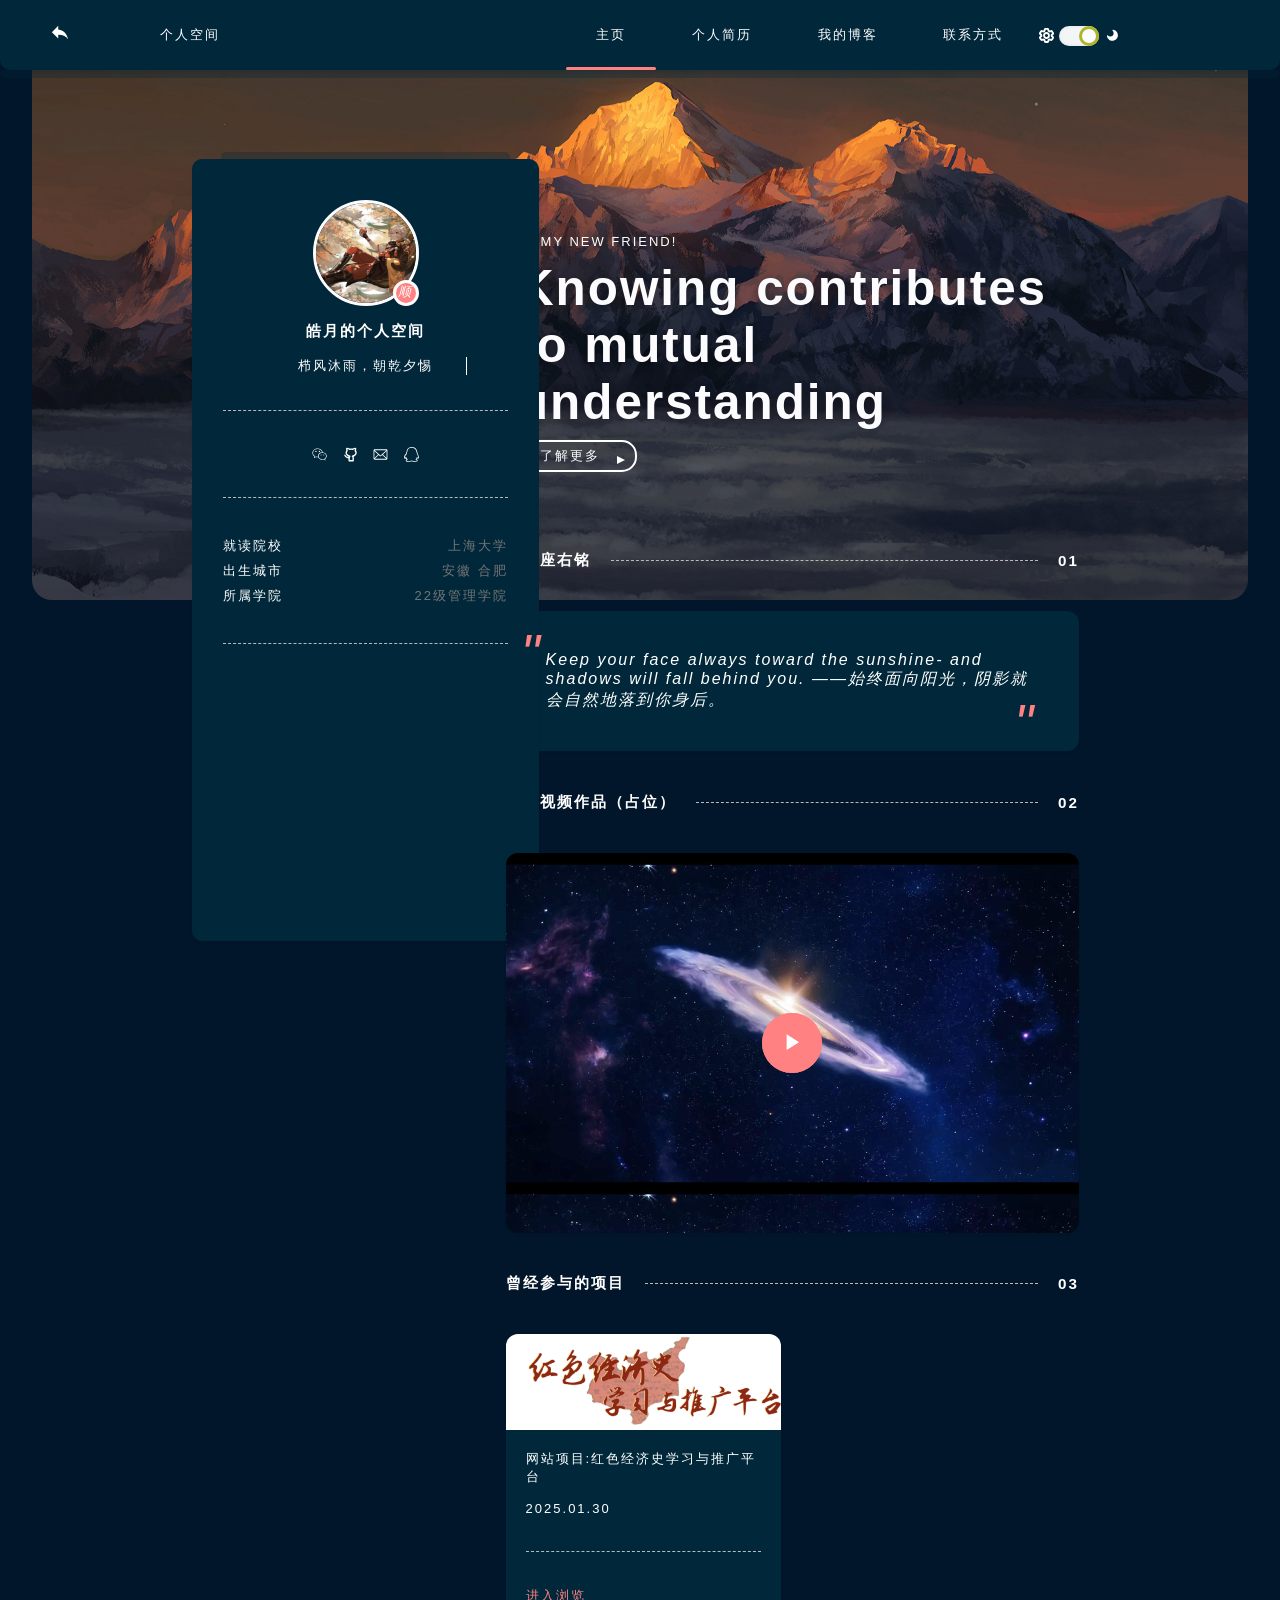
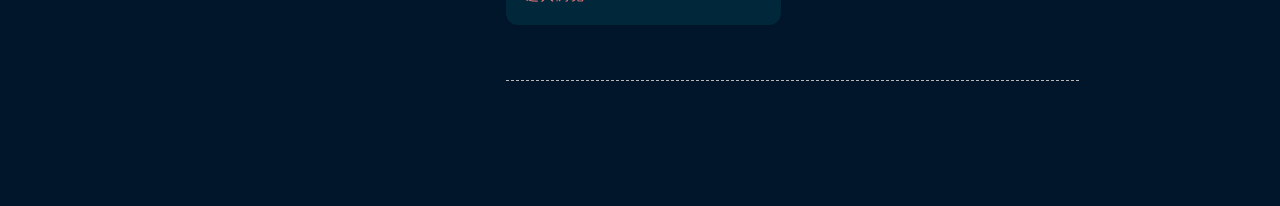
==== index.html @ 2b8bfb56 "," ====
<!DOCTYPE html>
<html lang="en">

<head>
  <meta charset="UTF-8">
  <meta http-equiv="X-UA-Compatible" content="IE=edge">
  <meta name="viewport" content="width=device-width, initial-scale=1.0">
  <title>个人网站</title>
  <link rel="stylesheet" href="./css/base.css">
  <script src="./js/jq.js"></script>
  <link rel="stylesheet" href="./css/index1.css">

</head>

<body>




  <canvas class="canvas-wrap" id="triangle-lost-in-space" resize="true"></canvas>

  <!-- loadding -->
  <div class="lodding-wrap">
    <div class="loadding-div"></div>
  </div>

  <!-- 主要页面 -->
  <div class="box">

    <!-- 顶部栏 -->
    <div class="header borderafter">
      <!-- 返回按钮 -->
      <a style="position: absolute;left:50px;" href="javascript:history.back()">
        <svg t="1649246285004" class="icon" viewBox="0 0 1024 1024" version="1.1" xmlns="http://www.w3.org/2000/svg"
          p-id="3737" width="20" height="20">
          <path
            d="M98 468.9l322.8-322.8v184.4C743.6 376.7 881.9 607.3 928 837.8 812.7 676.4 651.3 602.6 420.8 602.6v189.1L98 468.9z"
            p-id="3738" fill="#254665"></path>
        </svg>
      </a>


      <div class="col">
        <span>个人空间</span>
        <!-- 右边操作栏 -->

        <div class="header-right">
          <!-- 按钮 -->
          <div class="min_menu-wrap" id="minmenu">
            <span class="min_menu"></span>
          </div>
          <!-- 列表 -->
          <div class="menu_list">
            <!-- 栏目 -->
            <ul class="header-nav">
              <li class="active"><a href="./index.html">主页</a></li>
              <li><a href="./resume.html">个人简历</a></li>
              <li><a href="./blog.html">我的博客</a></li>
              <li><a href="./contact.html">联系方式</a></li>
            </ul>
            <!-- 开关灯 -->
            <span class="kaig-bottm">
              <svg t="1649159647627" class="icon" viewBox="0 0 1024 1024" version="1.1"
                xmlns="http://www.w3.org/2000/svg" p-id="2250" width="15" height="15">
                <path
                  d="M1008.535135 710.670332l-70.446388 116.386904a112.099975 112.099975 0 0 1-140.572857 43.829042l-69.422645-17.083729c-5.502624 3.1992-11.133217 6.3984-16.763809 9.341665l-18.299425 62.896276C687.335435 981.514621 639.4754 1023.744064 582.657604 1023.744064H441.764828c-56.817796 0-104.677831-42.293427-110.308423-97.703574l-18.299425-62.896276a422.166458 422.166458 0 0 1-16.827793-9.341665l-69.614597 17.083729a112.163959 112.163959 0 0 1-140.508873-43.893026L15.631361 710.542364a107.493127 107.493127 0 0 1 32.43989-144.731817L96.251206 518.910272a410.649338 410.649338 0 0 1 0-14.204448l-48.179955-46.836291a107.365159 107.365159 0 0 1-32.375906-144.731817l70.190452-116.450888a112.099975 112.099975 0 0 1 140.572857-43.893026l69.550612 17.083729c5.566608-3.1992 11.133217-6.3984 16.827794-9.341665l18.299425-62.896276C336.831061 42.229443 384.691096 0 441.508892 0H582.529636c56.817796 0 104.677831 42.293427 110.372407 97.63959l18.235441 62.704324c5.75856 3.007248 11.325169 6.142464 16.827793 9.341665l69.678581-17.083729a112.163959 112.163959 0 0 1 140.508873 43.893026l70.446388 116.514872a107.493127 107.493127 0 0 1-32.375906 144.731817l-48.179955 46.772307a414.616346 414.616346 0 0 1 0 14.204448l48.243939 46.836291c47.092227 31.928018 62.192452 94.952262 32.247938 145.115721z m-213.066733-142.23644l3.391152-31.032242a246.210447 246.210447 0 0 0 0-51.699076l-3.263184-30.904274 93.992502-91.305173-53.554612-88.553862-131.615096 32.311922-23.546113-16.059985a294.134466 294.134466 0 0 0-48.627844-26.809297l-27.513121-11.901025L568.453156 127.968008H455.649356L419.370426 252.736816l-27.705074 11.965009c-16.635841 7.166208-32.951762 16.187953-48.499875 26.745313l-23.610097 15.996001-131.487128-32.247938-53.36266 88.489878 94.056486 91.433141-3.263184 30.968258a247.874031 247.874031 0 0 0 0 51.699076l3.1992 30.904274-93.928518 91.369157 53.554612 88.489878 131.551112-32.311922 23.610097 16.059985c15.292177 10.429393 31.544114 19.451137 48.563859 26.809297l27.577106 11.965009L455.905292 895.776056h112.611848l36.342914-124.768808 27.64109-11.965009c16.699825-7.166208 32.951762-16.187953 48.563859-26.745313l23.546113-15.996001 131.423144 32.247938 53.68258-88.745814-94.184454-91.369157zM512.147232 615.846038c57.329668 0 103.846038-46.516371 103.974006-103.974006 0-57.329668-46.644339-103.974006-103.974006-103.974007S408.173225 454.542364 408.173225 511.872032 454.817564 615.846038 512.147232 615.846038z m0 127.968008c-127.968008 0-231.942014-103.910022-231.942015-231.942014 0-127.968008 103.910022-231.942014 231.942015-231.942015 127.968008 0 231.942014 103.910022 231.942014 232.133967A232.133967 232.133967 0 0 1 512.147232 743.814046z"
                  p-id="2251"></path>
              </svg>
              <!-- 开关按钮 -->
              <span class="my-radio active" id="myRadio">
                <i></i>
              </span>
              <svg t="1649159678284" class="icon" viewBox="0 0 1024 1024" version="1.1"
                xmlns="http://www.w3.org/2000/svg" p-id="3376" width="15" height="15">
                <path
                  d="M505.4 878.6c-196.7 0-358-150.9-374.9-343.1 1-18.6 16.1-33.4 34.9-33.4 10.8 0 20.5 4.8 26.9 12.4 0.2 0.3 0.5 0.1 0.5-0.7 41.6 44.2 100.5 71.9 166.1 71.9 127.1 0 230.1-103 230.1-230.1 0-66.1-28-125.1-72.6-166.8 0.1-0.1 0.5-0.1 0.3-0.3-7-6.5-11.4-15.7-11.4-26.1 0-19 14.9-34.1 33.7-35.3 192.1 17.1 342.9 178.3 342.9 375 0 208-168.5 376.5-376.5 376.5z"
                  p-id="3377"></path>
              </svg>
            </span>
          </div>
        </div>
      </div>
    </div>

    <!-- 顶部导航 -->
    <div class="navigation">
      <div class="nav-titleBox co zz">
        <!-- 占位符 -->
        <div class="co-left"></div>

        <!-- 标题 -->
        <div class="co-right ">
          <span class="titleBox-tag">HI MY NEW FRIEND!</span>
          <h1>
            Knowing contributes to mutual understanding
          </h1>
          <a class="buttom navbtn" href="#next-one">了解更多
          </a>
        </div>
      </div>
    </div>




    <!-- 主要内容 -->
    <div class="container content zz">

      <!-- 占位符 -->
      <div class="co-left">
        <!-- 简历吸盘 -->
        <div class="me-card carbox borderbefore" id="mycard">
          <div class="mecar-title">
            <div class="me-image">
              <span class="status">
                <i>顺其自然</i>
              </span>
              <img src="./img/toux.jpg" alt="">
            </div>
            <h3>皓月的个人空间</h3>
            <p class="me-hover">
              <span>栉风沐雨，朝乾夕惕</span>
            </p>
          </div>
          <div class="borderbotm"></div>
          <div class="lianxi-list">
            <a title="wx:wxid_dc3krlkvgn2522">
              <svg t="1649145899448" class="icon" viewBox="0 0 1024 1024" version="1.1"
                xmlns="http://www.w3.org/2000/svg" p-id="14861" width="15" height="15">
                <path
                  d="M506.942 345.921c25.259 0 42.134-16.916 42.134-42.107 0-25.477-16.848-41.956-42.134-41.956-25.299 0-50.668 16.48-50.668 41.956 0.028 25.204 25.409 42.107 50.668 42.107l0 0zM506.942 345.921zM271.257 261.857c-25.259 0-50.79 16.48-50.79 41.956 0 25.19 25.532 42.107 50.79 42.107 25.163 0 42.012-16.916 42.012-42.107-0.014-25.477-16.834-41.956-42.012-41.956l0 0zM271.257 261.857zM1010.654 615.492c0-133.202-123.563-246.702-275.237-258.512 0.205-1.652 0.301-3.373-0.068-5.092-30.406-141.79-182.886-248.695-354.7-248.695-194.15 0-352.119 135.387-352.119 301.793 0 89.279 45.574 169.725 131.946 233.158l-30.106 90.508c-1.939 5.885-0.177 12.37 4.506 16.452 2.853 2.458 6.445 3.741 10.076 3.741 2.335 0 4.697-0.546 6.867-1.625l113.036-56.565 13.926 2.827c34.802 7.154 64.853 13.353 101.868 13.353 10.895 0 40.878-3.987 43.404-7.182 40.755 101.99 153.094 175.61 285.273 175.61 33.86 0 68.13-8.164 98.891-15.866l87.136 47.636c2.307 1.257 4.847 1.911 7.359 1.911 3.441 0 6.881-1.161 9.639-3.413 4.847-3.932 6.841-10.404 5.038-16.33l-22.255-74.001c74.602-58.955 115.521-129.488 115.521-199.708l0 0zM409.798 665.75c-9.626 0.833-19.388 1.243-29.082 1.243-32.686 0-60.334-5.652-92.31-12.26l-18.582-3.755c-3.195-0.683-6.567-0.245-9.503 1.269l-81.687 40.892 21.231-63.775c2.076-6.24-0.205-13.053-5.57-16.821-82.07-57.207-123.659-126.894-123.659-207.093 0-144.179 139.087-261.516 310.067-261.516 151.142 0 284.959 91.955 312.579 214.261-158.475 2.076-286.706 113.487-286.706 250.32 0 19.893 3.018 39.171 8.11 57.767-1.542-0.382-3.168-0.683-4.887-0.532l0 0zM860.371 788.699c-4.875 3.673-6.935 10.007-5.188 15.852l13.804 45.903-56.647-30.993c-2.157-1.188-4.588-1.803-7.004-1.803-1.188 0-2.389 0.15-3.564 0.464-30.379 7.674-61.822 15.593-92.433 15.593-142.186 0-257.857-97.717-257.857-217.811 0-120.095 115.658-217.771 257.857-217.771 139.469 0 257.325 99.724 257.325 217.771 0 59.87-37.738 121.255-106.291 172.797l0 0zM868.181 797.178zM616.454 506.006c-16.848 0-33.696 16.971-33.696 33.792 0 16.944 16.848 33.669 33.696 33.669 25.313 0 42.038-16.725 42.038-33.669 0-16.848-16.725-33.792-42.038-33.792l0 0zM616.454 506.006zM801.58 506.006c-16.603 0-33.451 16.971-33.451 33.792 0 16.944 16.848 33.669 33.451 33.669 25.231 0 42.257-16.725 42.257-33.669 0-16.848-16.998-33.792-42.257-33.792l0 0zM801.58 506.006z"
                  p-id="14862"></path>
              </svg>
            </a>
            <a title="github:whytherio" href="https://whytherio.github.io/">
              <svg t="1649145950732" class="icon" viewBox="0 0 1024 1024" version="1.1"
                xmlns="http://www.w3.org/2000/svg" p-id="16367" width="15" height="15">
                <path
                  d="M695.765333 981.333333h-276.053333c-26.794667 0-47.317333-21.077333-47.317333-48.64V739.84c0-29.184 6.314667-56.746667 17.365333-81.066667-129.365333-48.64-214.528-150.784-214.528-264.277333 0-53.504 17.365333-103.765333 50.474667-147.498667-12.629333-42.154667-15.786667-95.658667-12.629334-157.269333C216.234667 62.122667 236.8 42.666667 261.973333 42.666667c14.208 0 134.101333 1.621333 203.52 64.853333a504.448 504.448 0 0 1 184.533334 0C717.866667 44.288 837.717333 42.666667 853.504 42.666667c25.216 0 45.738667 19.456 47.317333 45.397333 4.693333 61.610667 0 115.114667-12.629333 157.269333C921.301333 290.688 938.666667 340.906667 938.666667 392.832c0 113.493333-85.162667 215.637333-214.528 264.277333a207.786667 207.786667 0 0 1 17.365333 81.066667v192.896c1.578667 27.562667-20.48 50.261333-45.738667 50.261333z m-228.693333-97.28h181.333333V739.84c0-27.562667-12.586667-53.504-33.109333-71.338667-14.165333-11.349333-20.48-30.805333-15.786667-50.261333 4.778667-17.834667 18.944-32.426667 36.309334-35.669333 123.050667-24.32 208.213333-102.144 208.213333-189.696 0-47.018667-25.258667-82.688-45.738667-105.386667-14.208-14.549333-17.365333-35.626667-7.893333-55.082667 6.314667-12.970667 15.786667-40.533333 15.786667-89.173333-39.466667 6.485333-85.205333 19.456-102.528 45.397333-11.093333 16.213333-31.573333 24.32-50.474667 19.456a393.045333 393.045333 0 0 0-194.005333 0c-18.944 4.864-37.888-3.242667-50.474667-19.456-17.365333-25.941333-63.146667-38.912-102.528-45.397333 1.578667 48.64 9.429333 76.202667 15.786667 89.173333 7.850667 17.834667 4.693333 40.533333-7.936 55.082667-20.48 22.698667-45.738667 58.368-45.738667 105.386667 0 87.552 85.205333 163.754667 208.213333 189.696 17.365333 3.242667 31.573333 17.834667 36.266667 35.669333 4.736 17.834667-1.578667 37.290667-15.786667 50.261333a95.104 95.104 0 0 0-33.109333 71.296v144.298667h3.157333z"
                  fill="#172B4D" p-id="16368"></path>
                <path
                  d="M403.968 788.394667c-212.949333 0-309.162667-194.56-313.898667-202.666667-11.050667-24.32-1.578667-53.461333 20.48-64.810667 23.68-11.349333 52.053333-1.621333 63.146667 21.077334 3.114667 6.485333 80.426667 157.269333 241.28 149.162666 26.837333-1.621333 48.896 19.456 48.896 46.976 1.578667 27.562667-18.901333 50.261333-45.738667 50.261334h-14.165333z"
                  fill="#172B4D" p-id="16369"></path>
              </svg>
            </a>
            <a title="email:1220870208@qq.com" href="Mailto:1220870208@qq.com?Subject=邮箱标题&amp;Body=邮箱内容！">
              <svg t="1649145973361" class="icon" viewBox="0 0 1024 1024" version="1.1"
                xmlns="http://www.w3.org/2000/svg" p-id="17271" width="15" height="15">
                <path
                  d="M983.899806 785.385782V224.886223h0.180631l-0.180631-4.696419c-0.180632-5.238314-0.722526-10.476627-1.806315-15.714941-2.890104-25.469042-21.675781-44.977245-45.519139-47.686717H122.287529c-11.741048 0-23.482096 1.625684-34.861881 5.238314-30.346093 10.295996-50.757453 40.100194-50.576821 74.058917v534.849885c-0.361263 21.314518 5.780208 42.087141 17.701887 59.789028l0.361263 0.722526 5.418946 3.973893c18.243782 21.856412 44.977245 34.319986 73.517022 34.500618H904.421944c37.751984 0 70.265655-27.094726 79.477862-66.291763l0.180631-0.541894c0.361263-5.96084 0.361263-11.741048-0.180631-17.701888zM390.16405 547.494091l55.453872 49.854295 43.893456 40.100194c5.418945 5.96084 13.005468 9.57347 21.133886 9.57347 7.947786 0 15.534309-3.431999 21.133886-9.57347l101.153642-91.941436 272.753572 263.721997H126.622685L390.16405 547.494091z m120.119951 30.346092L111.449638 216.03528H115.604163c214.409596-0.903158 703.559711-2.890104 793.875463-0.361263l-399.195625 362.166166z m165.458458-69.72376l251.619686-227.956959v474.518963L675.742459 508.116423z m-328.568707 0.180631L93.205856 760.278003V278.895043l253.967896 229.402011z"
                  p-id="17272"></path>
              </svg>
            </a>
            <a title="QQ:1220870208">
              <svg t="1649146096754" class="icon" viewBox="0 0 1024 1024" version="1.1"
                xmlns="http://www.w3.org/2000/svg" p-id="18277" width="15" height="15">
                <path
                  d="M537.576602 0c345.434577 0 362.285044 329.787714 362.285044 329.787714 52.356809 69.207276 24.072096 131.794725 24.072096 131.794725 168.504671 264.793055 59.578437 341.22196 29.488318 346.638181-29.488318 5.416222-58.374833-32.49733-58.374833-32.49733s-9.628838 37.913551-33.700934 58.374833c87.86315 40.922563 72.216288 92.075767 72.216288 92.075767s-18.655874 154.061414-383.94993 56.569425l-31.293725-5.416222c-350.248996 126.378504-393.578768-43.931575-393.578768-43.931575s-14.443258-71.012683 53.560413-97.491989c-39.718958-24.072096-53.560413-75.2253-53.560413-75.2253s-35.506341 57.77303-81.845126 36.709946C-3.443754 775.723291-31.728467 587.359141 143.997834 451.351799c0 0-25.275701-80.641521 32.49733-128.785713C176.495163 322.566085 192.142025 0 537.576602 0L537.576602 0 537.576602 0zM230.055576 341.22196C153.626672 406.216619 204.779876 471.211278 204.779876 471.211278 36.275204 574.72129 66.365324 742.022357 66.365324 742.022357s27.081108-13.239653 45.736982-52.356809c19.257677-39.117156 48.745994 6.619826 48.745994 6.619826s18.655874 89.066755 74.623497 123.971294c56.569425 34.904539-2.40721 57.171228-2.40721 57.171228s-61.985647 0.601802-56.569425 43.329773c5.416222 42.126168 205.81642 95.084779 325.575097 1.203605l63.791054 8.425234c209.427235 72.81809 312.937247 4.814419 319.557073-8.425234 6.619826-13.239653-31.895527-38.515353-67.401869-53.560413-35.506341-15.04506-44.533377-30.691922-13.239653-51.153204 31.293725-21.063084 43.931575-62.587449 61.985647-105.31542 18.054072-42.72797 45.736982-21.664886 49.347797-9.628838 3.610814 12.036048 29.488318 52.356809 29.488318 52.356809s68.003671-72.216288-73.419893-285.856139c0 0 30.691922-63.791054-21.063084-116.147863 0 0-12.63785-300.299397-320.158876-300.299397C224.639355 52.356809 230.055576 341.22196 230.055576 341.22196L230.055576 341.22196 230.055576 341.22196z"
                  p-id="18278"></path>
              </svg>
            </a>
          </div>
          <div class="borderbotm"></div>
          <div class="mecar-bottm">
            <div>
              <span class="mecarbottm-key">就读院校</span>
              <span class="mecarbottm-value">上海大学</span>
            </div>
            <div>
              <span class="mecarbottm-key">出生城市</span>
              <span class="mecarbottm-value">安徽 合肥</span>
            </div>
            <div>
              <span class="mecarbottm-key">所属学院</span>
              <span class="mecarbottm-value">22级管理学院</span>
            </div>

          </div>
          <div class="borderbotm"></div>

        </div>
      </div>
      <!-- 右边 -->
      <div class="co-right" id="next-one">
        <!-- 座右铭 -->
        <div class="content-li li2">
          <h3>
            <span>我的座右铭</span>
            <div class="borderbotm"></div>
            <span>01</span>
          </h3>
          <div class="carbox li2-box">
            <blockquote>
              Keep your face always toward the sunshine- and shadows will fall behind you.   ——始终面向阳光，阴影就会自然地落到你身后。
            </blockquote>
          </div>
        </div>
        <!-- 一个剪着玩的视频 -->
        <div class="content-li li3">
          <h3>
            <span>我的视频作品（占位）</span>
            <div class="borderbotm"></div>
            <span>02</span>
          </h3>
          <div class="carbox li3-box">
            <div class="play-buttom" id="playbuttom">

              <span><svg t="1649146869552" class="icon" viewBox="0 0 1024 1024" version="1.1"
                  xmlns="http://www.w3.org/2000/svg" p-id="20204" width="50" height="50">
                  <path d="M657.92 535.04l-256-160v320z" p-id="20205" data-spm-anchor-id="a313x.7781069.0.i27"
                    class="selected" fill="#ffffff"></path>
                </svg></span>
            </div>
          </div>
        </div>
        <!-- 最近完成 -->
        <div class="content-li li6">
          <h3>
            <span>曾经参与的项目
            </span>
            <div class="borderbotm"></div>
            <span>03</span>
          </h3>
          <div class="li6-box">
            <div class="carbox">
              <a class="imgbox" href="https://redecohis.github.io/">
                <img src="./img/fengm.png" alt="">
              </a>
              <div class="li6car-title">
                网站项目:红色经济史学习与推广平台
                <br><br>2025.01.30
                <div class="borderbotm"></div>
                <a href="https://redecohis.github.io/">进入浏览</a>
              </div>
            </div>
          </div>
        </div>

        <div class="borderbotm"></div>
        <!-- 底部 -->

      </div>
      <div class="left">
      </div>

    </div>

</body>
<script type="text/javascript" src="./js/paper-full.min.js"></script>
<script type="text/javascript" src="./js/canvas.js"></script>
<script src="./js/base.js"></script>
<script src="./js/index1.js"></script>
<script src="./js/home.js"></script>


</html>
---- css/base.css ----
:root {
 /* 默认背景色 */
--backColor:#fff;
--borderline:#00283a;
 /* 卡片 */
--headerCOlor:#00283A;
 /* 卡片 */
--headerhover:rgb(0, 40, 58,.8);

  /* 默认字体颜色 */
--headerFont:#fff;
  /* 反差色 */
--fontColor:#00283A;
--mainColor:#ff8181;
--bagColor:#02162b;
}

.content-li svg path,.buttom svg path{
  fill:#fff;
}
svg{
  vertical-align: middle;
}
svg path{
  fill: var(--headerFont);
}

/* 遮罩 */
.zhezhao{
  position: fixed;
  left: 0px;
  right: 0px;
  bottom: 0px;
  top: 0px;
  background-color: rgba(0, 0, 0, .7);
  z-index: 9;
  display: none;
}
.zhezhao.active{
  display: block;
}
.zhezhao .close{
  position: absolute;
  right: 20%;
  top:  10%;
}
.close path{
  fill: #FCFCFE;
}
#videoResume{
  position: absolute;
  left: 50%;
  top:  50%;
  transform: translate(-50%,-50%);
}
#videoResumeC{
  width: 100%;
}


body,
html {
  position: relative;
  margin: 0px;
  width: 100%;
  padding: 0px;
  font-size: 13px;
  letter-spacing: 2px;
  transition: .4s ease-in-out;
  font-weight: 400;
  font-family: -apple-system, BlinkMacSystemFont, "Segoe UI", Roboto, "Helvetica Neue", Arial, "Noto Sans", sans-serif, "Apple Color Emoji", "Segoe UI Emoji", "Segoe UI Symbol", "Noto Color Emoji";
  
  color: var(--headerFont);
  background-color:var(--bagColor);
}
a{
   transition: color .6s ease-in-out;
   text-decoration: none;
   color: inherit;
}
a:hover {
  color: var(--mainColor);
}


.carbox {
  background-color: var(--headerCOlor);
  border-radius: 12px;
  box-shadow: 0 2px 4px -2px rgb(0 0 0 / 15%);
}

ul {
  list-style: none;
  margin: 0px;
  padding: 0px;
}

ul>li {
  display: inline-block;
}
img {
  width: 100%;
  height: 100%;
  vertical-align: middle;
}
.copybottm {
  padding: 30px 20px;
  color: #7B7B7D;
  font-size: 10px;
  font-weight: 700;
  letter-spacing: 2px;
  transition: .4s ease-in-out;
  text-transform: uppercase;
}

 /* 顶部栏目 */
.header {
  position: fixed;
  z-index: 2;
  top: 0px;
  width: 100%;
  height: 70px;
  line-height: 70px;
  background-color: var(--headerCOlor);
  border-radius: 0% 0% 10px 10px;
  box-shadow: 0 2px 4px 0 rgb(0 0 0 / 15%);
}

/* 下面的装饰 */
.borderafter::after{
  content: '';
  position: absolute;
  top: 70px;
  left: 0px;
  right: 0px;
  height: 8px;
  /* background-color: #00283A; */
  background-color: var(--borderline);
  border-radius: 0% 0% 5px 5px;
  opacity: .3;
}

/* 上面的装饰 */
.borderbefore::before{
  content: '';
  position: absolute;
  top: -8px;
  left: 8%;
  right: 8%;
  height: 10px;
  background-color: var(--borderline);
  border-radius: 5px 5px 0% 0%;
  opacity: .3;
}

.col {
  width: 75%;
  margin: 0 auto;
  /* border: 1px solid red; */
}

.header>div {
  display: flex;
  justify-content: space-between;
}

/* 开灯 */
.kaig-bottm img {
  width: 15px;
  height: 15px;
}
.kaig-bottm .my-radio{
  position: relative;
  display: inline-block;
  height: 20px;
  width: 40px;
  vertical-align: middle;
  background: #F4F5F7;
  border-radius: 2em;
  box-shadow: inset 0 0 4px -1px rgb(0 0 0 / 15%);
  transition: .4s ease-in-out;
  cursor: pointer;
}

.kaig-bottm .my-radio.active>i{
  right: 0px;
  left: auto;
}
.kaig-bottm .my-radio>i{
  position: absolute;
  left: 0px;
  top: 0px;
  bottom: 0px;
  display: inline-block;
  width: 35%;
  border: solid 3px #AFB42B;
  border-radius: 50%;
  background: #FCFCFE;
  transition: all .2s ease;
}

/* 顶部导航栏 */
.header-nav {
  display: inline-block;
}

.header-nav>li.active::after {
  content: '';
  display: inline-block;
  position: absolute;
  bottom: 0;
  left: 0px;
  right: 0px;
  border-radius: 10px;
  height: 3px;
  background-color: var(--mainColor);
  transition: .4s ease-in-out;
}

.header-nav>li {
  padding: 0 30px;
  position: relative;
  transition: color .6s ease-in-out;
  box-sizing: border-box;
}

.header-nav>li:hover {
  color: var(--mainColor);
}



/* 导航 */ 
/* 黑色主题背景 */
.navigation.active{ 
  background-image: url("../img/back/aitx6-0og08.webp") !important;
  
}
/* 默认主题 */
.navigation {
  margin: 0px auto 0;
  width: 95%;
  background-color: transparent;
  height: 600px;
  border-radius: 20px;
  background-image: url("../img/back/a58cbbffd2aa49c1b1e99990be912f30.jpg");
  background-attachment: fixed;
  background-size: 100%;
  background-repeat: no-repeat;
  overflow: hidden;
  color: #fff;
}

/* 顶部导航 */
.navigation .titleBox-tag {
  text-transform: uppercase;
}

.navigation h1 {
  margin: 10px 0;
  font-size: 3.8rem;
  color: #fcfcfe;
  text-shadow: 0 1px 10px rgb(0 0 0 / 30%);
}
.navigation .buttom:hover{
  transform: scale(1.1);
  color: #fff;
}
.navigation>.nav-titleBox {
  margin-top: 18rem;
}

.nav-titleBox .buttom {
  display: inline-block;
  height: 28px;
  line-height: 28px;
  padding: 0px 35px 0 20px;
  border: 2px solid white;
  border-radius: 15px;
  cursor: pointer;
  transition: transform .3s ease;
  color: #fcfcfe;
  position: relative;
}
.nav-titleBox .buttom::after{
  position: absolute;
  right: 10px;
  top: 50%;
  content: '';
  width: 0px;
  height: 0px;
  border-top: 4px solid transparent;
  border-left: 8px solid #fff;
  border-bottom: 4px solid transparent;
  animation: bmove 1s infinite;
}
@keyframes bmove {
  0%{
    opacity: 1;
    transform: translateX(-8px) translateY(-50%);
  }
  100%{
    opacity: 0;
    transform: translateX(5px) translateY(-50%);
  }
}


/* 内容 */

.co-left {
  width:35%;
  display: inline-block;
  height: 50px;
}

.co-right {
  width: 64%;
  display: inline-block;
  /* background-color: #45454566; */
  min-height: 50px;
}
.co{
  width: 70%;
  margin: 0 auto;
}

.content {
  position: relative;
  top: -90px;
  min-height: 1000px;
  width: 70%;
  margin: 0 auto;
  display: flex;
  /* background-color: rgba(10, 15, 20, 0.2); */
}


/* 左半部分 */
.content .me-card {
  /* top: 390px; */
}

.scroll{
  position: fixed !important;
  top: 49%;
}
.content .me-card {
  width: fit-content;
  min-width: 285px;
  transform: translateY(-351px);
  height: 780px;
  /* backgrounbad-color: var(--headerCOlor); */
  border-radius: 10px;
  text-align: center;
  border: 1px solid var(--headerCOlor);
  padding: 0px 30px;
}


/* 左边吸盘 */
.mecar-title {
  margin-top: 40px;
}


.me-hover span{
  margin: 0 auto;
  display: block;
  font: 14px ;
  border-right: .08em solid;
  /* 个数*2ch */
  width: 28ch; 
  white-space: nowrap;
  overflow: hidden;
  animation: typing 3s steps(28,end), blink-caret .3s step-end infinite alternate;
}


@keyframes typing {
  from {
    width: 0;
  }
}
@keyframes blink-caret {
  50%{
    border-color: transparent;
  }
}


/* 虚线 */
.content .borderbotm {
  /* border-style: dashed; */
  border-bottom: 1px dashed rgb(187, 185, 185);
  height: 0px;
  margin: 35px 0;
}

.mecar-title .me-image {
  position: relative;
  display: inline-block;
}
.me-image>img{
  width: 100px;
  height: 100px;
  border: solid 3px #FCFCFE;
  border-radius: 50%;
  box-shadow: 0 2px 4px -2px rgb(0 0 0 / 15%);
}
.mecar-title .me-image>.status{
    height: 20px;
    width: 20px;
     box-shadow: 0 2px 4px -2px rgb(0 0 0 / 15%);
    border-radius: 50%;
    position: absolute;
    border: solid 3px #FCFCFE;
    right: 0px;
    bottom: 0px;
    background-color: var(--mainColor);
    overflow: hidden;
    color: #fff;
    transition: width .2s ease-in-out, visible .2s ease-in-out;
}
.mecar-title .me-image:hover .status{
  width: 100px;
  border-radius: 20px;
}
.mecar-title .me-image:hover .status i {
  width: 0%;
  visibility: hidden;
}
.mecar-title .me-image:hover .status i {
  width: 100%;
  visibility: visible;
}

.mecar-bottm>div {
  display: flex;
  justify-content: space-between;
  height: 25px;
  line-height: 25px;
}

.mecar-bottm .mecarbottm-key {
  font-weight: 500;
}

.mecar-bottm .mecarbottm-value {
  font-weight: 500;
  color: #747474;
}
.me-card .lianxi-list svg{
  margin: 0 5px;
 
}
.me-card .lianxi-list a svg path{
  transition: .2s ease-in-out;
}
.me-card .lianxi-list a:hover svg path{
  fill: var(--mainColor);
}
.me-card .lianxi-list a{
 display: inline-block;
}
.me-card .buttom-box .button{
  display: block;
  margin: 0 auto;
  border: none;
  height: 40px;
  line-height: 40px;
  width: 200px;
 
  color: var(--headerFont);
  border-radius: 50px;
  background: linear-gradient(-45deg, var(--mainColor) 50%, #fff 60%, var(--mainColor) 70%);
  background-size: 600% 100%;
  animation: shine 5s infinite;
}
@keyframes shine {
  0% {
    background-position-x: 100%;
  }
  50% {
    background-position-x: 0%;
  }
  100% {
    background-position-x: -100%;
  }
}


/* g公共 */
.content-li>h3 {
  display: flex;
  align-items: center;
  color: var(--headerFont);
}

.content-li .borderbotm {
  flex: 1;
  margin-left: 20px;
  margin-right: 20px;
}


/* 加载小蝴蝶 */
.lodding-wrap{
  position: fixed;
  left: 0px;
  right: 0px;
  bottom: 0px;
  top: 0px;
  background-color: rgba(0, 0, 0, 0.95);
  z-index: 9;
  opacity: 1;
}

.loadding-div{
  left: 50%;
  top: 50%;
  position: relative;
  width: 100px;
  height: 100px;
  transform: rotateZ(-13deg) translate(-50%,-50%); 
  animation: insect-fly 0.3333333333s infinite alternate cubic-bezier(.45,-0.43,.63,1.94);
}

.loadding-div::after,.loadding-div::before{
  content: '';
  position: absolute;
  width: 50px;
  height: 50px;
  border: 1px solid #00c7ff;
  transform: rotateX(60deg) rotateY(-60deg);
  background-color: rgba(81, 0, 255, 0.723);
  border-radius: 40% 20% 50% 50%;
  animation: wings 0.333s infinite cubic-bezier(0.6, 0, 0.4, 1) alternate;
}
.loadding-div::after{
  transform-origin: right center;
  left: 0;
}

.loadding-div::before{
  right: 0;
  transform-origin: left center;
  animation-direction: alternate-reverse;
}

@keyframes insect-fly {
  from {
    margin-top: -0.3em;
  }
  to {
    margin-top: 0.3em;
  }
}
@keyframes wings {
  from{
    transform: rotateX(60deg) rotateY(-60deg);
  }
  to{
    transform: rotateX(60deg) rotateY(60deg);
  }
}

/* 雪花 */
.canvas-wrap{
  position: fixed;
  top: 100px;
  bottom: 0px;
  z-index: 1;
  left: 0;
  right: 0;
}


/* 置顶层 */
.zz{
  position: relative;
  z-index: 1;
}


/* 公共的按钮样式 */
.buttonsty{
  cursor: pointer;
  transition: .4s ease-in-out;
}
.buttonsty:hover{
  transform: scale(1.03);
}



/* 适配 */

/* @media screen and (min-width:1000px) and (max-width:1200px) {
  .content .me-card{
    min-width: auto;
  }
}



@media screen and ( max-width:1000px) {
  .content{
    display: block;
  }
  .content .me-card{
    min-width: auto;
  }
    

  .header-right{
    display: none;
  }
  .nav-titleBox{
    display: none;
  }
  .co-right{
    display: none;
  }
} */


/* 播放器 */
 .music-wrap{
  position: fixed;
  right: -14%;
  bottom: 30px;
  z-index: 2;
  transition: right .3s ease;
}
.music-wrap:hover{
  right: 0%;
}
/*
.music-wrap.paused .music-box{
  animation-play-state:paused;
}
.music-wrap .music-box{
  animation:fadenum 5s linear infinite;
}
.music-wrap .music-box{
  background-image: url(../img/bg2.jpg);
  background-size: 100% 100%;
  transform-origin: center center;
  width:80px;
  height:80px;
  background-color:pink;
  border-radius: 50%;
}
@keyframes fadenum{
  0%{transform:rotate(0deg);}
  100%{transform:rotate(360deg);}
}

.music-wrap .star{
  display: inline-block;
  width: 0;
  height: 0;
  border-top: 10px solid #fff;
  border-bottom: 10px solid #fff;
  border-left: 20px solid #fff;
  z-index: 1;
  position: absolute;
  top: 50%;
  left: 50%;
  transform: translate(-50%,-50%);
}

.music-wrap.paused .star{
  border-top: 10px solid transparent;
  border-bottom: 10px solid transparent;
  border-left: 20px solid #fff;
} */



 .min_menu{
  display: none;
  height: 2px;
  width: 15px;
  background-color: var(--headerFont);
  border-radius: 2px;
  position: relative;
  transition: .4s ease-in-out;
}
.min_menu::after{
  content: "";
  top: -5px;
  position: absolute;
  background-color: inherit;
  transition: .4s ease-in-out;
  display: block;
  width: 15px;
  height: 2px;
  border-radius: 2px;
}

.min_menu::before{
  content: "";
  bottom: -5px;
  position: absolute;
  background-color: inherit;
  transition: .4s ease-in-out;
  display: block;
  width: 15px;
  height: 2px;
  border-radius: 2px;
  
}
.min_menu-wrap{
  min-width: 50px;
}
.min_menu-wrap.active .min_menu{
  transform: rotate(45deg);
}
.min_menu-wrap.active .min_menu::after{
  transform: translate(0,5px) rotate(-90deg);
}
.min_menu-wrap.active .min_menu::before{
  transform: translate(0,-5px) rotate(-90deg);
}


  /* 手机*/
  @media screen and (max-width: 950px) {
    .col>span{
      visibility: hidden;
    }
    .content .me-card{
      min-width: auto;
    }
    .co-left{
      position: relative;
      width: auto;
      display: block;
      height: auto;
    }
    .co-right{
      width: 100%;
    }
    .content{
      display: block;
    }
    .content .me-card{
      width:auto;
      transform: translateY(-20px);
    }
    .scroll{
      position:relative !important;
    }

    
    .min_menu{
      display: inline-block;
    }
    /* .header .header-right{
      display:none;
    } */
    .co-left{
      display: none;
    }
    .co-right{
      width: 100%;
    }

  
    .header-right .min_menu-wrap{
      text-align: center;
    }
    .header-right .header-nav>li{
      display: block;
    }
    .header-right .kaig-bottm{
      display: block;
    }

    .menu_list{
      pointer-events: none;
      position: absolute;
      left: 0;
      right: 0;
      text-align: center;
      opacity: 0;
      background-color: var(--headerhover);
      transform: translateY(10px);
      transition: .1s ease-in-out;
    }

    .menu_list.active{
      opacity: 1;
      pointer-events: all;
      transform: translateY(0px);
    }

    .navigation>.nav-titleBox {
      margin-top: 10rem;
    }
  }

/* 平板 */
 @media screen and (max-width:1200px){
  .navigation{
    text-align: center;
    background-size: 100% 100%;
  }
 
  .co-left{
    position: relative;
    width: auto;
    display: block;
    height: auto;
  }
  .co-right{
    width: 100%;
  }
  .content{
    display: block;
  }
  .content .me-card{
    width:auto;
    transform: translateY(-20px);
  }
  .scroll{
    position:relative !important;
  }
}
---- css/index1.css ----
/* 正文 */
 .content-li.li1 {
  display: flex;
  justify-content: space-between;
}

/* .li1-box::after {
  content: '';
  position: absolute;
  top: -8px;
  left: 8%;
  right: 8%;
  height: 10px;
  background-color: var(--backColor);
  border-radius: 5px 5px 0% 0%;
  opacity: .3;

} */

.content-li.li1>.li1-box {
  position: relative;
  flex: 0 0 32%;
  background-color: var(--headerCOlor);
  min-height: 200px;
  text-align: center;
  border-radius: 10px;
  padding: 30px 20px;
  box-sizing: border-box;

}

.li1-box>span {
  /* margin-top: 25px; */
  font-size: 24px;
  font-weight: 900;
  color: var(--headerFont);
  line-height: 20px;
  display: inline-block;
}

.li1-box>span.tag{
  color: var(--mainColor);
  font-size: 18px;
}

.li1-box>p {
  /* text-transform: uppercase; */
  font-size: 11px;
  font-weight: 700;
  letter-spacing: 2px;
  color: var(--headerFont);
  transition: .4s ease-in-out;
  margin: 0px;
}

/* 公共 */
.content-li>h3 {
  display: flex;
  align-items: center;
  color: var(--headerFont);
}

.content-li .borderbotm {
  flex: 1;
  margin-left: 20px;
  margin-right: 20px;
}

/* 第二块 */

.li2-box {
  /* width: 100%; */
  min-height: 50px;
  padding: 40px;
  box-shadow: 0 2px 4px -2px rgb(0 0 0 / 15%);
}

.li2-box blockquote::after {
  margin: 0;
  width: 50px;
  color: var(--mainColor);
  line-height: 55px;
  content: '"';
  position: absolute;
  bottom: -40px;
  right: -25px;
  font-size: 54px;
}

.li2-box blockquote::before {
  margin: 0;
  color: var(--mainColor);
  width: 50px;
  line-height: 55px;
  content: '"';
  position: absolute;
  top: -25px;
  left: -25px;
  font-size: 54px;
}

.li2-box blockquote {
  position: relative;
  padding: 0;
  margin: 0;
  display: block;
  color: var(--headerFont);
  font-style: italic;
  font-size: 16px;
  font-weight: 500;
}

/* 第三段 */
.li3-box {
  position: relative;
  min-height: 380px;
  background-image: url("../img/videoback.jpg");
  background-size: 100%;
}

.li3-box>.play-buttom {
  position: absolute;
  left: 50%;
  top: 50%;
  transform: translate(-50%, -50%);
  width: 60px;
  height: 60px;
  line-height: 60px;
  border-radius: 50%;
  background-color: var(--mainColor);
  color: white;
  text-align: center;
  font-weight: bold;
  font-size: 30px;

}

.play-buttom::after {
  position: absolute;
  content: '';
  display: inline-block;
  width: 60px;
  height: 60px;
  left: 0px;
  top: 0px;
  z-index: -1;
  background-color: inherit;
  border-radius: 50%;
  animation: playbuttom 1s infinite;
}

@keyframes playbuttom {
  from {
    opacity: 1;
    transform: scale(0.9);
  }

  to {
    opacity: 0;
    transform: scale(1.5);
  }
}

.play-buttom svg {
  vertical-align: -13px;
}

/* 第四 */
.li4-box {
  display: flex;
  justify-content: space-between;
  flex-wrap: wrap;
}

.li4-box>div {
  box-sizing: border-box;
  padding: 25px;
  flex: 0 0 48%;
  min-height: 250px;
  margin-bottom: 20px;


  font-weight: 500;
  letter-spacing: .05em;
  -webkit-font-smoothing: antialiased;
}

.li4-box>div p {
  font-size: 13px;
  color: #7B7B7D;
}

.li4-box>div a {
  position: relative;
  display: inline-block;
  color: var(--mainColor);
  margin-top: 10px;
  cursor: pointer;
  padding-right: 30px;
}
.li4-box>div a::after{
  position: absolute;
  right: 10px;
  top: 50%;
  content: '';
  width: 0px;
  height: 0px;
  border-top: 4px solid transparent;
  border-left: 8px solid var(--mainColor);
  border-bottom: 4px solid transparent;
  animation: bmove 1s infinite;
}

.li4-box svg path{
  fill: var(--headerFont);
}
.li4icon {
  width: 45px;
  height: 45px;
}

/* 第五 */
.li5-box {
  position: relative;
  overflow: hidden;
}

svg {
  vertical-align: sub;
}
.li5-box .left,.li5-box .right{
  transition: .3s ease;
  position: absolute;
  width: 40px;
  height: 40px;
  line-height: 40px;
  border-radius: 50%;
  background-color: var(--headerCOlor);
  text-align: center;
  font-weight: bold;
  font-size: 20px;
  z-index: 1;
  color: white;
  top: 10%;
  opacity: 0;
}

.li5-box:hover .left{
  transform: translateX(100%);
  opacity: 1;
  background-color: var(--mainColor);
}
.li5-box:hover .right {
  transform: translateX(-100%);
  opacity: 1;
  background-color: var(--bagColor);
}

.li5-box .left {
  right: 15%;
}
.li5-box .right {
  left: 15%;
}

.li5box-ul {
  min-width: 100%;
  transition: transform 1s ease;
  transform: translate3d(0px, 0px, 0px);
  transition-duration: 1s;
  /* min-height: 250px; */
  /* background-color: aqua;
    transition-duration: 0ms;
    transform: translate3d(-0%, 10px, 10px); */
}

.li5box-car {
  display: inline-block;
  height: 300px;
  box-sizing: border-box;
  width: 680px;
  text-align: center;
  padding: 50px 20px;
}

.li5box-car>img {
  width: 50px;
  height: 50px;
  border: solid 3px #FCFCFE;
  border-radius: 50%;
  box-shadow: 0 2px 4px -2px rgb(0 0 0 / 15%);

}

/* 第六个 */
.content-li.li6 {}

.li6-box {
  display: flex;
  justify-content: space-between;
  flex-wrap: wrap;
}
.li6-box a{
  display: block;
  color: var(--mainColor);
  margin-top: 10px;
  cursor: pointer;
}
.li6-box>div {
  display: inline-block;
  overflow: hidden;
  flex: 0 0 48%;
  margin-bottom: 20px;
}

.li6-box .borderbotm {
  margin-left: 0px;
  margin-right: 0px;
}

.li6car-title {
  padding: 20px;
}
.li6-box .imgbox{
  display: block;
  overflow: hidden;
  margin-top: 0px;
}
.li6-box img{
  transform: scale(1.1);
  height: 100%;
  transition: all .3s ease-in-out;
}
.li6-box img:hover{
  transform: scale(1);
}


/* 第七个 */
.li7-box{
  display: flex;
  justify-content: space-between;
  flex-wrap: wrap;
}

.li7boxitem{
  flex: 0 0 48%;
  min-height: 300px;
  text-align: center;
  padding: 50px 0;
  position: relative;
  overflow: hidden;
}

.li7boxitem.active::after{
  content: '欢迎聘用';
  text-align: center;
  color: #fcfcfe;
  font-size: 10px;
  font-weight: 700;
  letter-spacing: 2px;
  line-height: 20px;
  height: 20px;
  padding: 0 40px;
  background-color: var(--mainColor);
  transform: rotate(45deg);
  position: absolute;
  top: 23px;
  right: -40px;
}

.li7boxitem h3{
  margin-bottom: 30px;
}
.li7boxitem p{
  margin: 15px 0;
}

.li7boxitem button{
  white-space: nowrap;
  background-color: var(--mainColor);
  border: solid 2px var(--mainColor);
  height: 30px;
  color: var(--headerFont);
  font-size: 11px;
  font-weight: 700;
  letter-spacing: 2px;
  border-radius: 20px;
  padding: 0 30px;
}


.throughline{
  text-decoration: line-through;
  opacity: .5;
}
.item-price{
  font-size: 28px;
  font-family: fantasy;
  text-align: center;
}
.item-price sub{
    font-size: 14px;
    color: rgba(204, 205, 207, 0.7);
    font-weight: 300;
    vertical-align: middle;
}


    /* 手机*/
    @media screen and (max-width: 550px) {
      .content-li{
        display: block;
      }
       .li1{
        display: block !important;
      }
      .li4-box{
        display: block;
      }
      .li6-box{
        display: block;
      }
      .li7-box{
        display: block;
      }
      .li5box-car{
        width:auto;
      }
    }
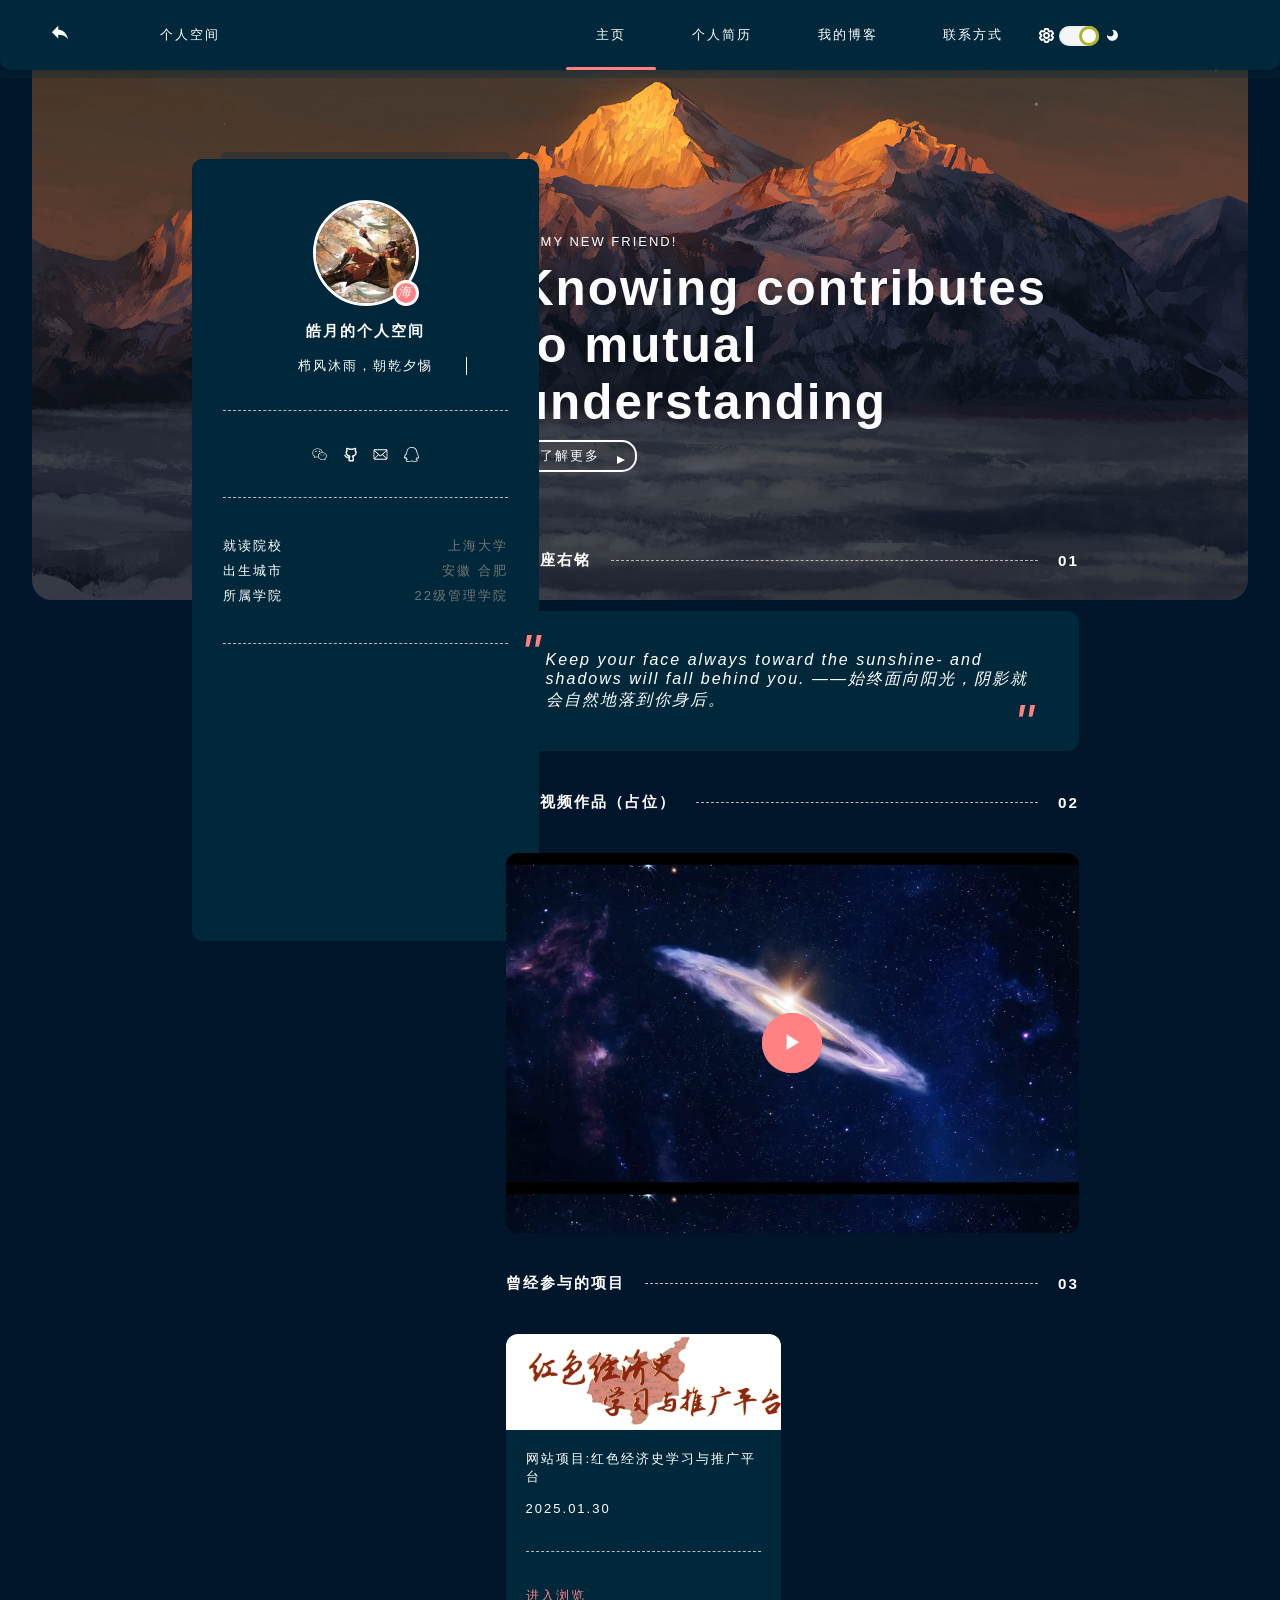
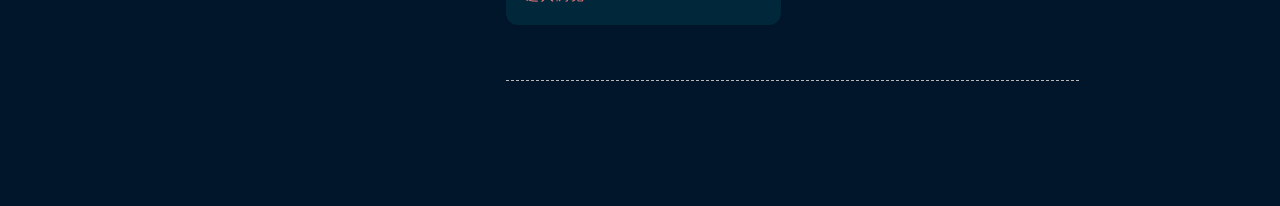
==== commit ef3f3b76: "," ====
--- a/index.html
+++ b/index.html
@@ -113,13 +113,13 @@
           <div class="mecar-title">
             <div class="me-image">
               <span class="status">
-                <i>顺其自然</i>
+                <i id="motto-text">顺其自然</i>
               </span>
               <img src="./img/toux.jpg" alt="">
             </div>
             <h3>皓月的个人空间</h3>
             <p class="me-hover">
-              <span>栉风沐雨，朝乾夕惕</span>
+              <span id="random-text">栉风沐雨，朝乾夕惕</span>
             </p>
           </div>
           <div class="borderbotm"></div>
@@ -251,6 +251,7 @@
 <script src="./js/base.js"></script>
 <script src="./js/index1.js"></script>
 <script src="./js/home.js"></script>
+<script src="./js/random.js"></script>
 
 
 </html>
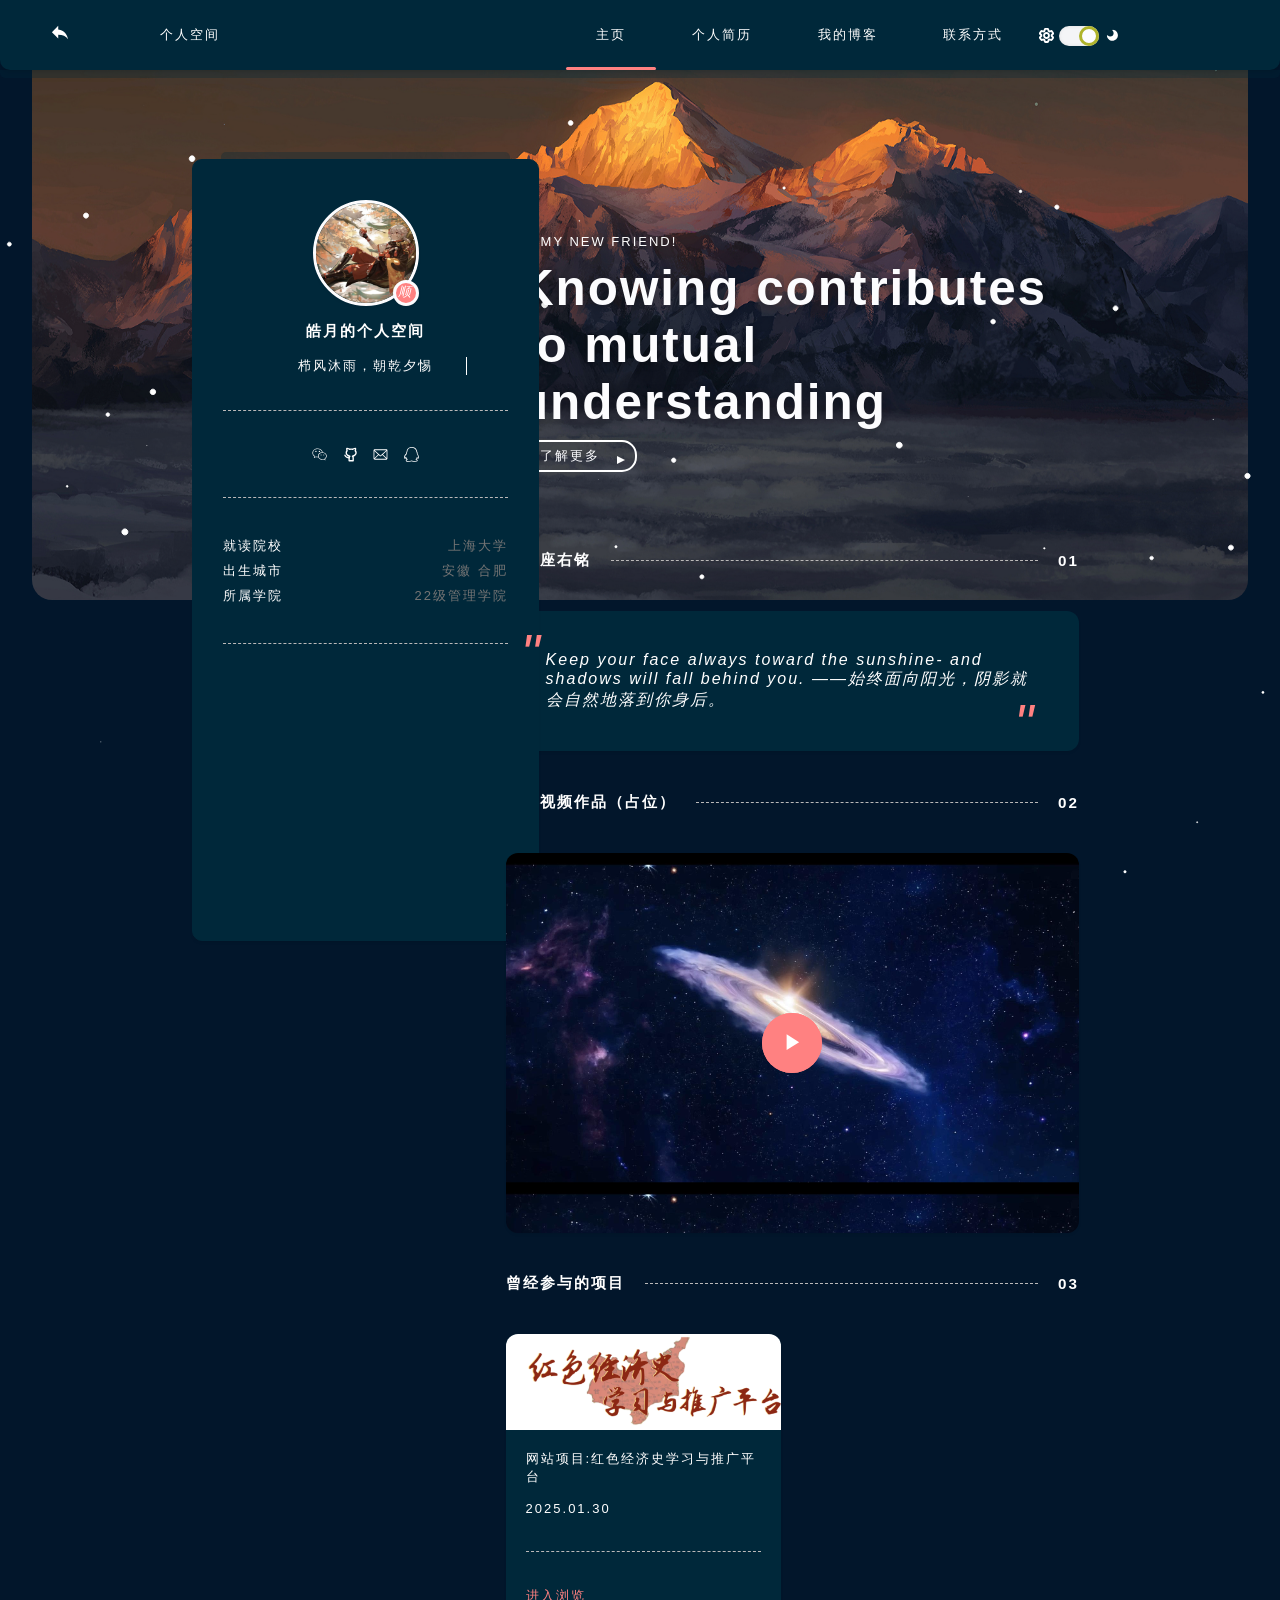
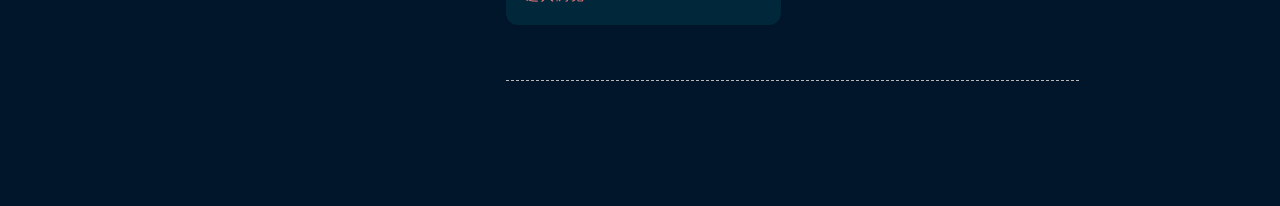
==== commit 00549712: "," ====
--- a/index.html
+++ b/index.html
@@ -246,12 +246,12 @@
     </div>
 
 </body>
-<script type="text/javascript" src="./js/paper-full.min.js"></script>
-<script type="text/javascript" src="./js/canvas.js"></script>
 <script src="./js/base.js"></script>
 <script src="./js/index1.js"></script>
 <script src="./js/home.js"></script>
 <script src="./js/random.js"></script>
+<script type="text/javascript" src="./js/paper-full.min.js"></script>
+<script type="text/javascript" src="./js/canvas.js"></script>
 
 
 </html>
